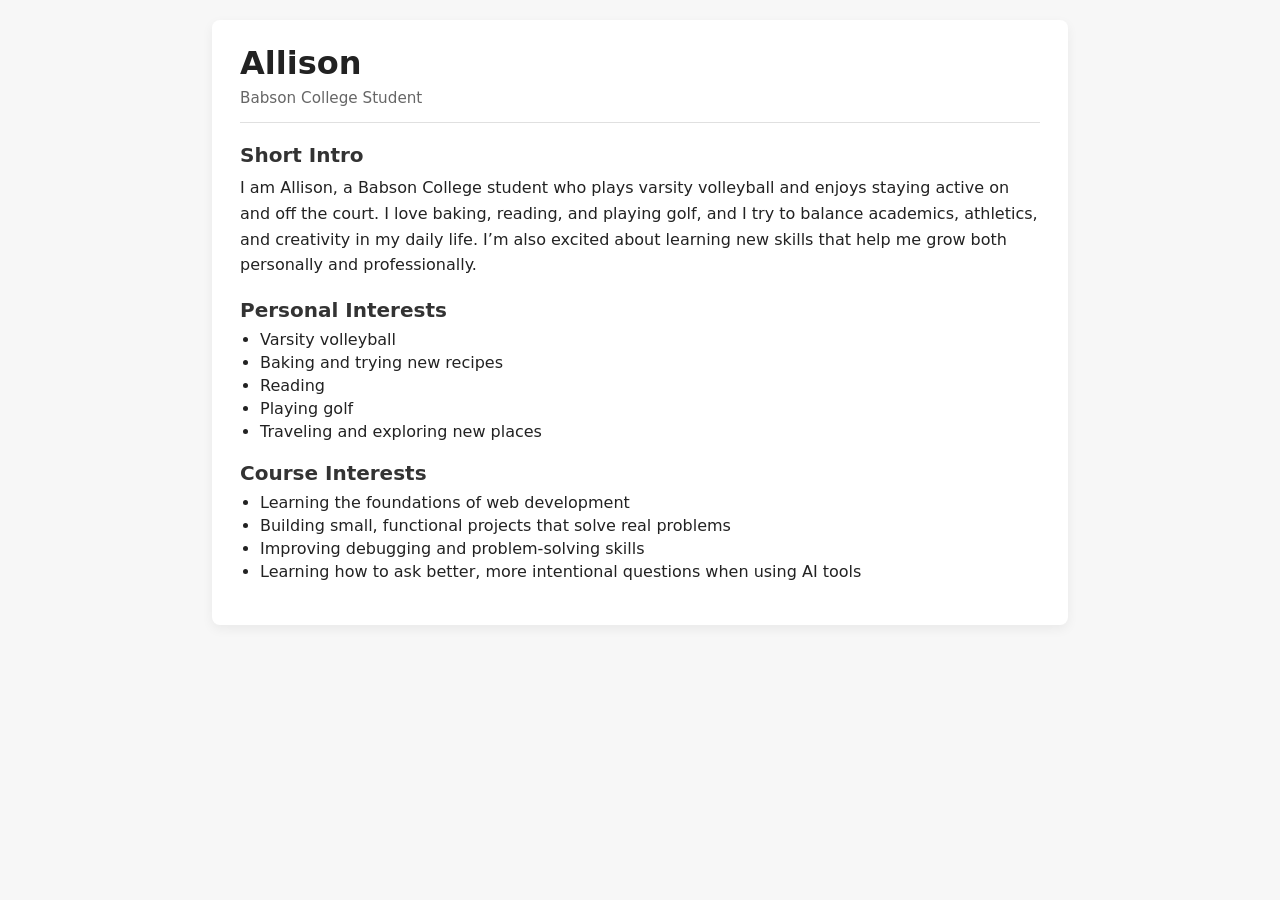
==== index.html @ 3daf18e7 "Add initial website" ====
<!DOCTYPE html>
<html lang="en">
<head>
  <meta charset="UTF-8" />
  <title>Allison | Babson College Student</title>
  <meta name="viewport" content="width=device-width, initial-scale=1.0" />
  <style>
    body {
      font-family: system-ui, -apple-system, BlinkMacSystemFont, "Segoe UI", sans-serif;
      margin: 0;
      padding: 20px;
      background-color: #f7f7f7;
      color: #222;
    }

    .container {
      max-width: 800px;
      margin: 0 auto;
      background: #ffffff;
      padding: 24px 28px;
      border-radius: 8px;
      box-shadow: 0 4px 12px rgba(0, 0, 0, 0.06);
    }

    header {
      border-bottom: 1px solid #e0e0e0;
      padding-bottom: 12px;
      margin-bottom: 20px;
    }

    header h1 {
      margin: 0 0 4px;
      font-size: 2rem;
    }

    header p {
      margin: 0;
      color: #666;
      font-size: 0.95rem;
    }

    section {
      margin-bottom: 20px;
    }

    h2 {
      margin: 0 0 8px;
      font-size: 1.25rem;
      color: #333;
    }

    p {
      margin: 0 0 10px;
      line-height: 1.6;
    }

    ul {
      margin: 6px 0 0;
      padding-left: 20px;
    }

    li {
      margin-bottom: 4px;
    }
  </style>
</head>
<body>
  <div class="container">
    <header>
      <h1>Allison</h1>
      <p>Babson College Student</p>
    </header>

    <section aria-labelledby="intro-heading">
      <h2 id="intro-heading">Short Intro</h2>
      <p>
        I am Allison, a Babson College student who plays varsity volleyball and enjoys staying active on and off the court.
        I love baking, reading, and playing golf, and I try to balance academics, athletics, and creativity in my daily life.
        I’m also excited about learning new skills that help me grow both personally and professionally.
      </p>
    </section>

    <section aria-labelledby="personal-heading">
      <h2 id="personal-heading">Personal Interests</h2>
      <ul>
        <li>Varsity volleyball</li>
        <li>Baking and trying new recipes</li>
        <li>Reading</li>
        <li>Playing golf</li>
        <li>Traveling and exploring new places</li>
      </ul>
    </section>

    <section aria-labelledby="course-heading">
      <h2 id="course-heading">Course Interests</h2>
      <ul>
        <li>Learning the foundations of web development</li>
        <li>Building small, functional projects that solve real problems</li>
        <li>Improving debugging and problem-solving skills</li>
        <li>Learning how to ask better, more intentional questions when using AI tools</li>
      </ul>
    </section>
  </div>
</body>
</html>
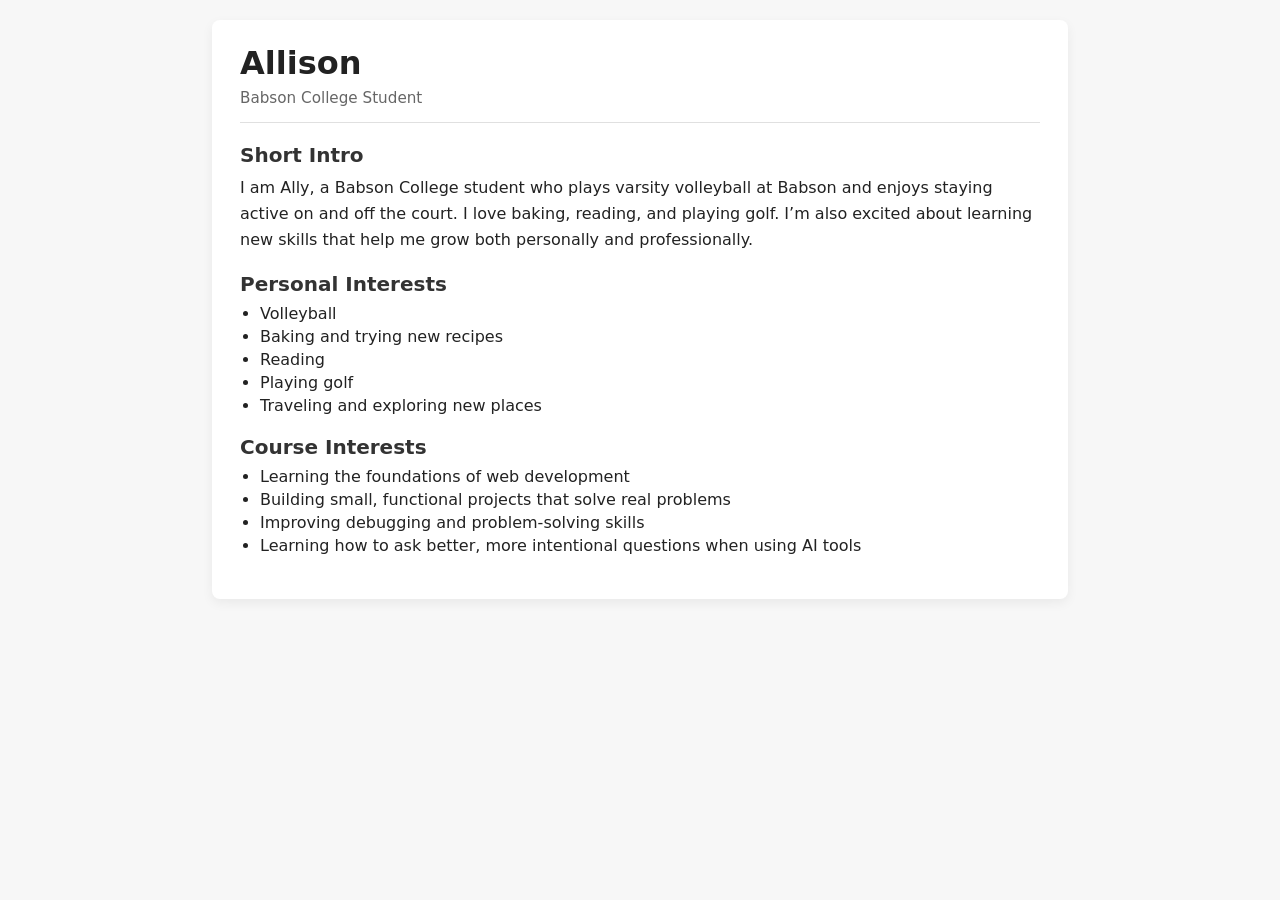
==== commit d4be1f5e: "Add initial website using ai and html" ====
--- a/index.html
+++ b/index.html
@@ -74,16 +74,15 @@
     <section aria-labelledby="intro-heading">
       <h2 id="intro-heading">Short Intro</h2>
       <p>
-        I am Allison, a Babson College student who plays varsity volleyball and enjoys staying active on and off the court.
-        I love baking, reading, and playing golf, and I try to balance academics, athletics, and creativity in my daily life.
-        I’m also excited about learning new skills that help me grow both personally and professionally.
+        I am Ally, a Babson College student who plays varsity volleyball at Babson and enjoys staying active on and off the court.
+        I love baking, reading, and playing golf. I’m also excited about learning new skills that help me grow both personally and professionally.
       </p>
     </section>
 
     <section aria-labelledby="personal-heading">
       <h2 id="personal-heading">Personal Interests</h2>
       <ul>
-        <li>Varsity volleyball</li>
+        <li>Volleyball</li>
         <li>Baking and trying new recipes</li>
         <li>Reading</li>
         <li>Playing golf</li>
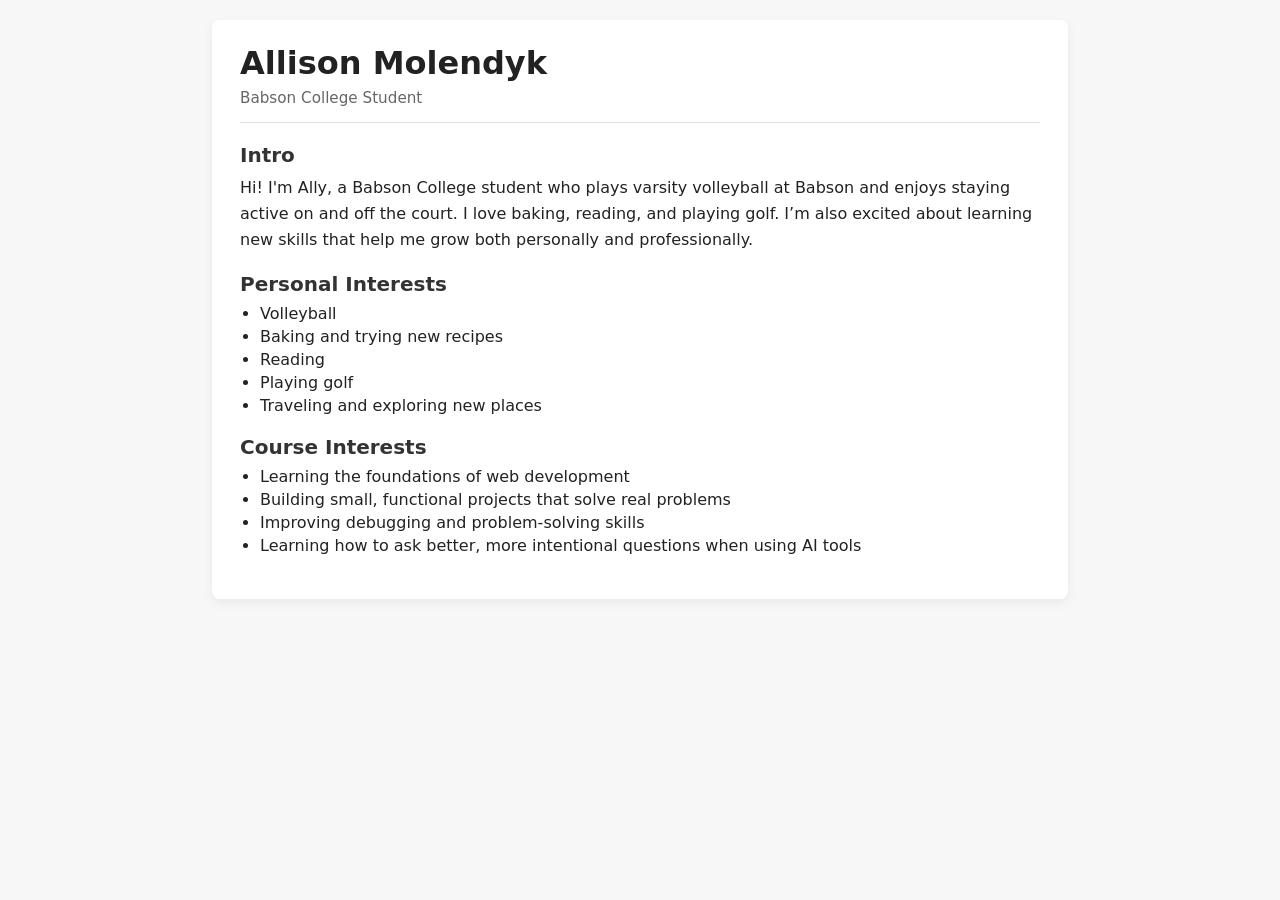
==== commit 6b5c07ef: "Add initial website created by ai and html" ====
--- a/index.html
+++ b/index.html
@@ -67,14 +67,14 @@
 <body>
   <div class="container">
     <header>
-      <h1>Allison</h1>
+      <h1>Allison Molendyk</h1>
       <p>Babson College Student</p>
     </header>
 
     <section aria-labelledby="intro-heading">
-      <h2 id="intro-heading">Short Intro</h2>
+      <h2 id="intro-heading">Intro</h2>
       <p>
-        I am Ally, a Babson College student who plays varsity volleyball at Babson and enjoys staying active on and off the court.
+        Hi! I'm Ally, a Babson College student who plays varsity volleyball at Babson and enjoys staying active on and off the court.
         I love baking, reading, and playing golf. I’m also excited about learning new skills that help me grow both personally and professionally.
       </p>
     </section>
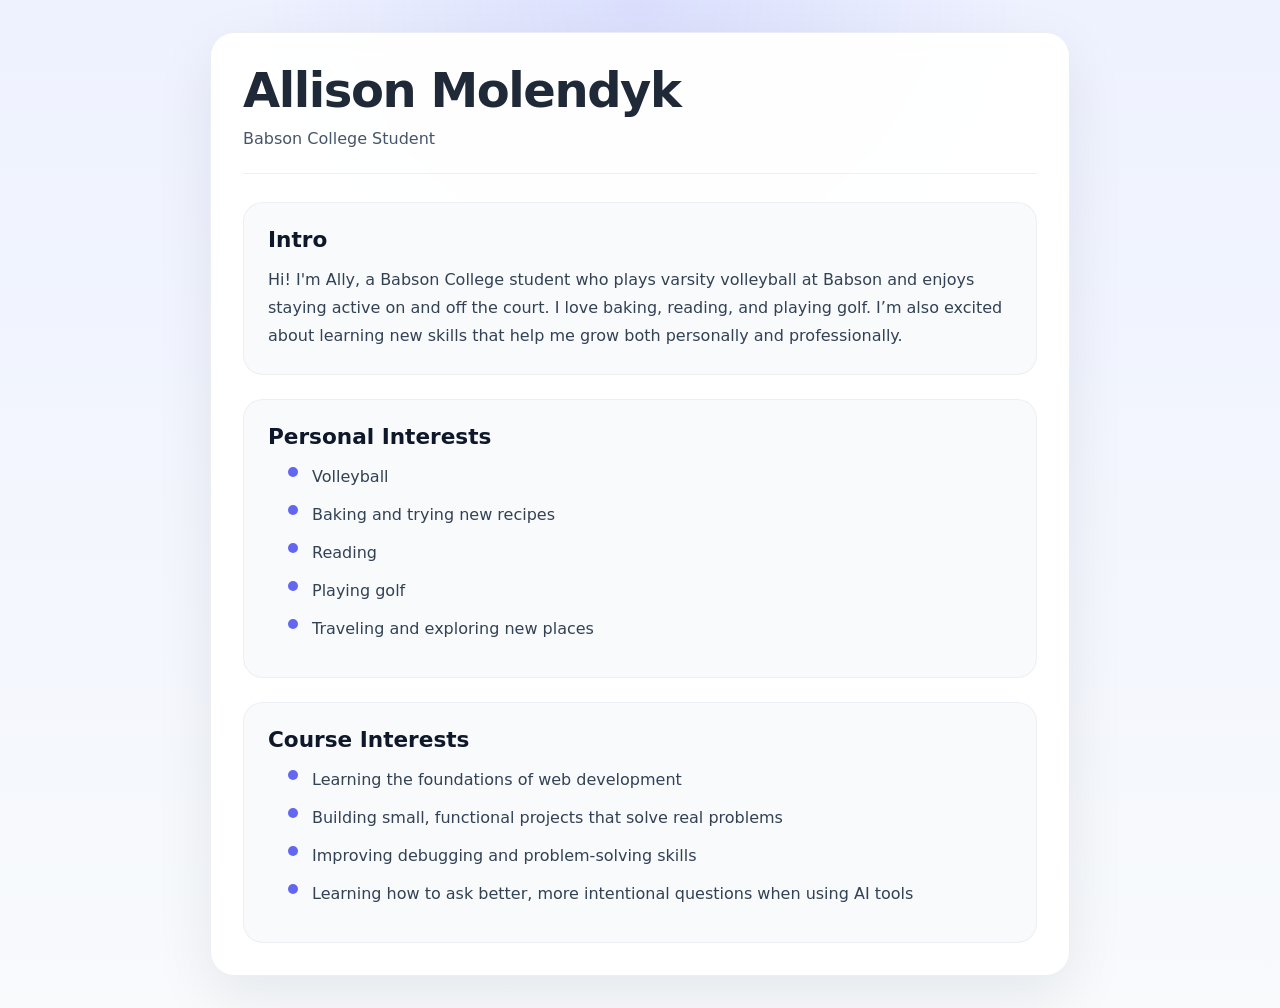
==== commit 7b71887c: "update using css formatting with the help of AI" ====
--- a/index.html
+++ b/index.html
@@ -5,62 +5,123 @@
   <title>Allison | Babson College Student</title>
   <meta name="viewport" content="width=device-width, initial-scale=1.0" />
   <style>
+    :root {
+      color-scheme: light;
+      font-family: Inter, system-ui, -apple-system, BlinkMacSystemFont, "Segoe UI", sans-serif;
+      background: linear-gradient(180deg, #edf2ff 0%, #fbfcff 100%);
+      color: #1f2937;
+    }
+
+    * {
+      box-sizing: border-box;
+    }
+
     body {
-      font-family: system-ui, -apple-system, BlinkMacSystemFont, "Segoe UI", sans-serif;
       margin: 0;
-      padding: 20px;
-      background-color: #f7f7f7;
-      color: #222;
+      min-height: 100vh;
+      padding: 32px 16px;
+      background: radial-gradient(circle at top, rgba(99, 102, 241, 0.14), transparent 32%),
+        linear-gradient(180deg, #eef2ff 0%, #f8fafc 100%);
     }
 
     .container {
-      max-width: 800px;
+      max-width: 860px;
       margin: 0 auto;
-      background: #ffffff;
-      padding: 24px 28px;
-      border-radius: 8px;
-      box-shadow: 0 4px 12px rgba(0, 0, 0, 0.06);
+      background: rgba(255, 255, 255, 0.95);
+      border: 1px solid rgba(148, 163, 184, 0.18);
+      border-radius: 24px;
+      padding: 32px;
+      box-shadow: 0 20px 60px rgba(15, 23, 42, 0.08);
+      backdrop-filter: blur(12px);
     }
 
     header {
-      border-bottom: 1px solid #e0e0e0;
-      padding-bottom: 12px;
-      margin-bottom: 20px;
+      display: grid;
+      gap: 10px;
+      padding-bottom: 20px;
+      margin-bottom: 28px;
+      border-bottom: 1px solid rgba(148, 163, 184, 0.16);
     }
 
     header h1 {
-      margin: 0 0 4px;
-      font-size: 2rem;
+      margin: 0;
+      font-size: clamp(2rem, 4vw, 3rem);
+      letter-spacing: -0.03em;
+      line-height: 1.05;
     }
 
     header p {
       margin: 0;
-      color: #666;
-      font-size: 0.95rem;
+      color: #475569;
+      font-size: 1rem;
     }
 
     section {
-      margin-bottom: 20px;
+      margin-bottom: 24px;
+      padding: 24px;
+      border-radius: 20px;
+      background: #f8fafc;
+      border: 1px solid rgba(148, 163, 184, 0.12);
+    }
+
+    section:last-of-type {
+      margin-bottom: 0;
     }
 
     h2 {
-      margin: 0 0 8px;
-      font-size: 1.25rem;
-      color: #333;
+      margin: 0 0 14px;
+      font-size: 1.35rem;
+      color: #0f172a;
+    }
+
+    p,
+    ul {
+      margin: 0;
+      font-size: 1rem;
+      line-height: 1.75;
+      color: #334155;
     }
 
     p {
-      margin: 0 0 10px;
-      line-height: 1.6;
+      margin-bottom: 0;
     }
 
     ul {
-      margin: 6px 0 0;
+      margin-top: 8px;
       padding-left: 20px;
+      list-style: none;
     }
 
-    li {
-      margin-bottom: 4px;
+    ul li {
+      position: relative;
+      margin-bottom: 10px;
+      padding-left: 24px;
+    }
+
+    ul li::before {
+      content: "";
+      position: absolute;
+      left: 0;
+      top: 0.55em;
+      width: 10px;
+      height: 10px;
+      border-radius: 50%;
+      background: #6366f1;
+      transform: translateY(-50%);
+    }
+
+    @media (max-width: 640px) {
+      body {
+        padding: 24px 12px;
+      }
+
+      .container {
+        padding: 24px;
+      }
+
+      section {
+        padding: 20px;
+      }
     }
   </style>
 </head>
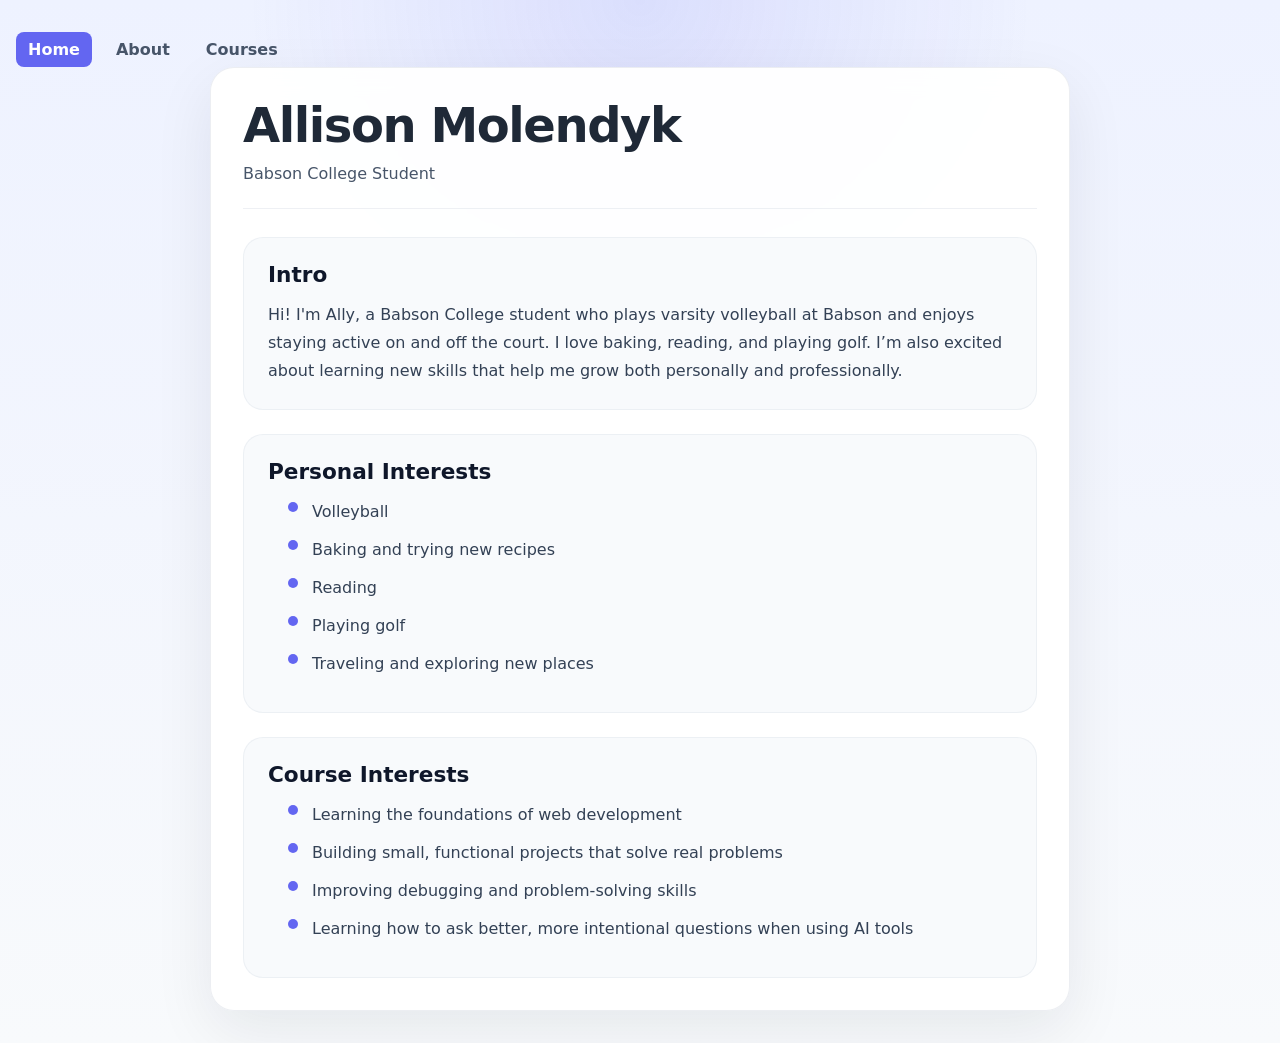
==== commit 0c068bb3: "Add About and Courses pages; shared stylesheet and navigation" ====
--- a/index.html
+++ b/index.html
@@ -4,128 +4,14 @@
   <meta charset="UTF-8" />
   <title>Allison | Babson College Student</title>
   <meta name="viewport" content="width=device-width, initial-scale=1.0" />
-  <style>
-    :root {
-      color-scheme: light;
-      font-family: Inter, system-ui, -apple-system, BlinkMacSystemFont, "Segoe UI", sans-serif;
-      background: linear-gradient(180deg, #edf2ff 0%, #fbfcff 100%);
-      color: #1f2937;
-    }
-
-    * {
-      box-sizing: border-box;
-    }
-
-    body {
-      margin: 0;
-      min-height: 100vh;
-      padding: 32px 16px;
-      background: radial-gradient(circle at top, rgba(99, 102, 241, 0.14), transparent 32%),
-        linear-gradient(180deg, #eef2ff 0%, #f8fafc 100%);
-    }
-
-    .container {
-      max-width: 860px;
-      margin: 0 auto;
-      background: rgba(255, 255, 255, 0.95);
-      border: 1px solid rgba(148, 163, 184, 0.18);
-      border-radius: 24px;
-      padding: 32px;
-      box-shadow: 0 20px 60px rgba(15, 23, 42, 0.08);
-      backdrop-filter: blur(12px);
-    }
-
-    header {
-      display: grid;
-      gap: 10px;
-      padding-bottom: 20px;
-      margin-bottom: 28px;
-      border-bottom: 1px solid rgba(148, 163, 184, 0.16);
-    }
-
-    header h1 {
-      margin: 0;
-      font-size: clamp(2rem, 4vw, 3rem);
-      letter-spacing: -0.03em;
-      line-height: 1.05;
-    }
-
-    header p {
-      margin: 0;
-      color: #475569;
-      font-size: 1rem;
-    }
-
-    section {
-      margin-bottom: 24px;
-      padding: 24px;
-      border-radius: 20px;
-      background: #f8fafc;
-      border: 1px solid rgba(148, 163, 184, 0.12);
-    }
-
-    section:last-of-type {
-      margin-bottom: 0;
-    }
-
-    h2 {
-      margin: 0 0 14px;
-      font-size: 1.35rem;
-      color: #0f172a;
-    }
-
-    p,
-    ul {
-      margin: 0;
-      font-size: 1rem;
-      line-height: 1.75;
-      color: #334155;
-    }
-
-    p {
-      margin-bottom: 0;
-    }
-
-    ul {
-      margin-top: 8px;
-      padding-left: 20px;
-      list-style: none;
-    }
-
-    ul li {
-      position: relative;
-      margin-bottom: 10px;
-      padding-left: 24px;
-    }
-
-    ul li::before {
-      content: "";
-      position: absolute;
-      left: 0;
-      top: 0.55em;
-      width: 10px;
-      height: 10px;
-      border-radius: 50%;
-      background: #6366f1;
-      transform: translateY(-50%);
-    }
-
-    @media (max-width: 640px) {
-      body {
-        padding: 24px 12px;
-      }
-
-      .container {
-        padding: 24px;
-      }
-
-      section {
-        padding: 20px;
-      }
-    }
-  </style>
+  <link rel="stylesheet" href="styles.css">
 </head>
 <body>
+  <nav class="site-nav" aria-label="Main navigation">
+    <a href="index.html" class="active">Home</a>
+    <a href="about.html">About</a>
+    <a href="courses.html">Courses</a>
+  </nav>
   <div class="container">
     <header>
       <h1>Allison Molendyk</h1>
--- a/styles.css
+++ b/styles.css
@@ -0,0 +1,143 @@
+:root {
+  color-scheme: light;
+  font-family: Inter, system-ui, -apple-system, BlinkMacSystemFont, "Segoe UI", sans-serif;
+  background: linear-gradient(180deg, #edf2ff 0%, #fbfcff 100%);
+  color: #1f2937;
+}
+
+* {
+  box-sizing: border-box;
+}
+
+body {
+  margin: 0;
+  min-height: 100vh;
+  padding: 32px 16px;
+  background: radial-gradient(circle at top, rgba(99, 102, 241, 0.14), transparent 32%),
+    linear-gradient(180deg, #eef2ff 0%, #f8fafc 100%);
+}
+
+.container {
+  max-width: 860px;
+  margin: 0 auto;
+  background: rgba(255, 255, 255, 0.95);
+  border: 1px solid rgba(148, 163, 184, 0.18);
+  border-radius: 24px;
+  padding: 32px;
+  box-shadow: 0 20px 60px rgba(15, 23, 42, 0.08);
+  backdrop-filter: blur(12px);
+}
+
+header {
+  display: grid;
+  gap: 10px;
+  padding-bottom: 20px;
+  margin-bottom: 28px;
+  border-bottom: 1px solid rgba(148, 163, 184, 0.16);
+}
+
+header h1 {
+  margin: 0;
+  font-size: clamp(2rem, 4vw, 3rem);
+  letter-spacing: -0.03em;
+  line-height: 1.05;
+}
+
+header p {
+  margin: 0;
+  color: #475569;
+  font-size: 1rem;
+}
+
+.site-nav {
+  display: flex;
+  gap: 12px;
+  align-items: center;
+}
+
+.site-nav a {
+  color: #475569;
+  text-decoration: none;
+  padding: 8px 12px;
+  border-radius: 8px;
+  font-weight: 600;
+  transition: background 120ms ease, color 120ms ease;
+}
+
+.site-nav a:hover {
+  background: rgba(99, 102, 241, 0.08);
+  color: #0f172a;
+}
+
+.site-nav a.active {
+  background: #6366f1;
+  color: white;
+}
+
+section {
+  margin-bottom: 24px;
+  padding: 24px;
+  border-radius: 20px;
+  background: #f8fafc;
+  border: 1px solid rgba(148, 163, 184, 0.12);
+}
+
+section:last-of-type {
+  margin-bottom: 0;
+}
+
+h2 {
+  margin: 0 0 14px;
+  font-size: 1.35rem;
+  color: #0f172a;
+}
+
+p,
+ul {
+  margin: 0;
+  font-size: 1rem;
+  line-height: 1.75;
+  color: #334155;
+}
+
+p {
+  margin-bottom: 0;
+}
+
+ul {
+  margin-top: 8px;
+  padding-left: 20px;
+  list-style: none;
+}
+
+ul li {
+  position: relative;
+  margin-bottom: 10px;
+  padding-left: 24px;
+}
+
+ul li::before {
+  content: "";
+  position: absolute;
+  left: 0;
+  top: 0.55em;
+  width: 10px;
+  height: 10px;
+  border-radius: 50%;
+  background: #6366f1;
+  transform: translateY(-50%);
+}
+
+@media (max-width: 640px) {
+  body {
+    padding: 24px 12px;
+  }
+
+  .container {
+    padding: 24px;
+  }
+
+  section {
+    padding: 20px;
+  }
+}
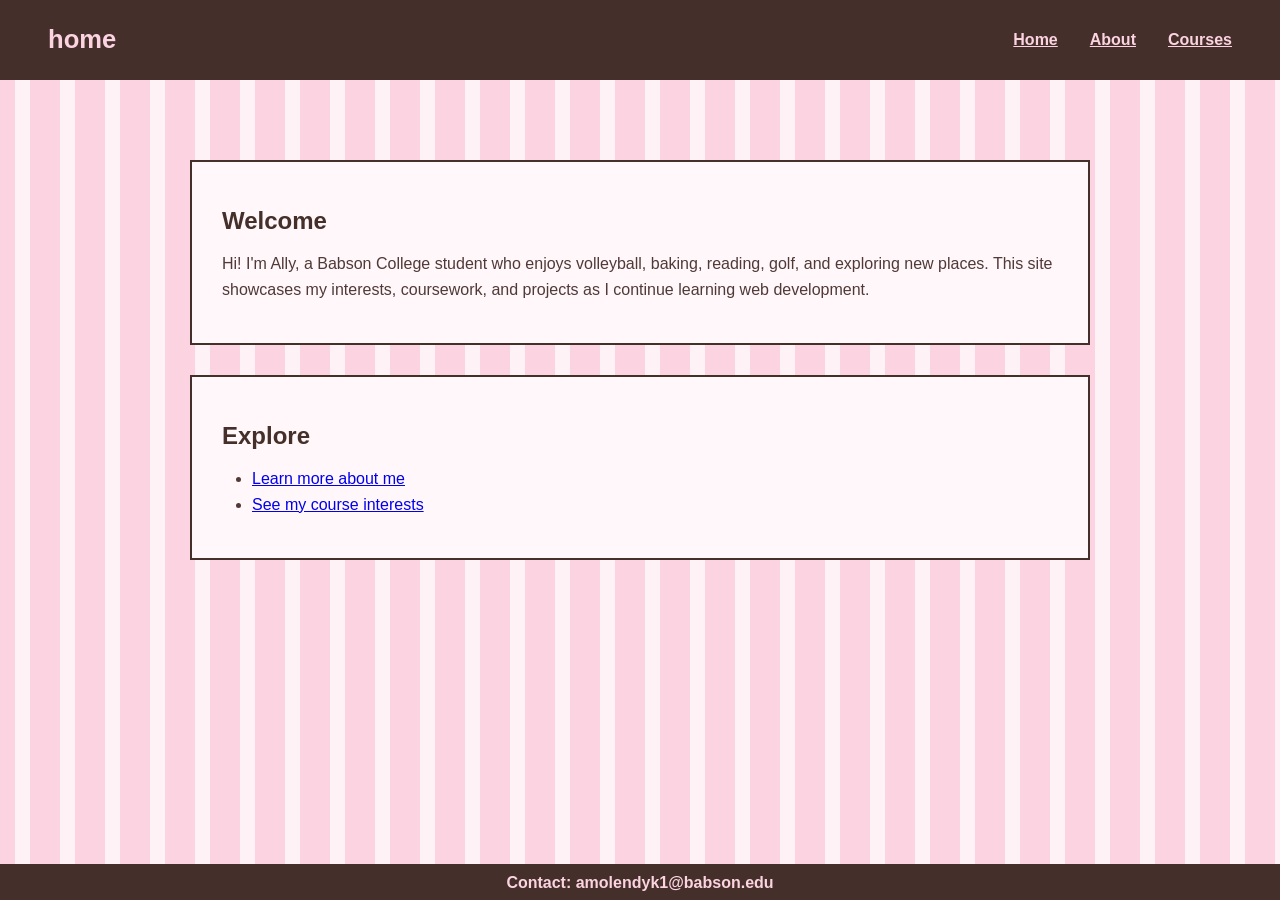
==== commit 05373385: "update the theme aesthetic" ====
--- a/index.html
+++ b/index.html
@@ -1,51 +1,50 @@
-<!DOCTYPE html>
+<!doctype html>
 <html lang="en">
 <head>
   <meta charset="UTF-8" />
-  <title>Allison | Babson College Student</title>
+  <title>Home | Allison</title>
   <meta name="viewport" content="width=device-width, initial-scale=1.0" />
-  <link rel="stylesheet" href="styles.css">
+  <link rel="stylesheet" href="style.css" />
 </head>
+
 <body>
-  <nav class="site-nav" aria-label="Main navigation">
-    <a href="index.html" class="active">Home</a>
-    <a href="about.html">About</a>
-    <a href="courses.html">Courses</a>
-  </nav>
-  <div class="container">
-    <header>
-      <h1>Allison Molendyk</h1>
-      <p>Babson College Student</p>
-    </header>
 
-    <section aria-labelledby="intro-heading">
-      <h2 id="intro-heading">Intro</h2>
+  <header class="site-header">
+    <div class="header-inner">
+      <h1 class="site-title">home</h1>
+      <nav class="site-nav">
+        <a href="index.html" class="active">Home</a>
+        <a href="about.html">About</a>
+        <a href="courses.html">Courses</a>
+      </nav>
+    </div>
+    <div class="header-stripe"></div>
+  </header>
+
+  <div class="page-wrapper">
+
+    <div class="page-box">
+      <h2>Welcome</h2>
       <p>
-        Hi! I'm Ally, a Babson College student who plays varsity volleyball at Babson and enjoys staying active on and off the court.
-        I love baking, reading, and playing golf. I’m also excited about learning new skills that help me grow both personally and professionally.
+        Hi! I'm Ally, a Babson College student who enjoys volleyball, baking, reading,
+        golf, and exploring new places. This site showcases my interests, coursework,
+        and projects as I continue learning web development.
       </p>
-    </section>
+    </div>
 
-    <section aria-labelledby="personal-heading">
-      <h2 id="personal-heading">Personal Interests</h2>
+    <div class="page-box">
+      <h2>Explore</h2>
       <ul>
-        <li>Volleyball</li>
-        <li>Baking and trying new recipes</li>
-        <li>Reading</li>
-        <li>Playing golf</li>
-        <li>Traveling and exploring new places</li>
+        <li><a href="about.html">Learn more about me</a></li>
+        <li><a href="courses.html">See my course interests</a></li>
       </ul>
-    </section>
+    </div>
 
-    <section aria-labelledby="course-heading">
-      <h2 id="course-heading">Course Interests</h2>
-      <ul>
-        <li>Learning the foundations of web development</li>
-        <li>Building small, functional projects that solve real problems</li>
-        <li>Improving debugging and problem-solving skills</li>
-        <li>Learning how to ask better, more intentional questions when using AI tools</li>
-      </ul>
-    </section>
   </div>
+
+  <footer class="thin-footer">
+    Contact: amolendyk1@babson.edu
+  </footer>
+
 </body>
 </html>
--- a/style.css
+++ b/style.css
@@ -0,0 +1,132 @@
+/* RESET + BASE */
+html, body {
+  margin: 0;
+  padding: 0;
+  height: 100%;
+  font-family: "Inter", sans-serif;
+  background: repeating-linear-gradient(
+    90deg,
+    #fcd3e1 0px,
+    #fcd3e1 15px,
+    #fff2f6 15px,
+    #fff2f6 30px,
+    #fcd3e1 30px,
+    #fcd3e1 45px
+  );
+}
+
+body {
+  min-height: 100vh;
+  display: flex;
+  flex-direction: column;
+}
+
+/* HEADER */
+.site-header {
+  background-color: #442f2a;
+  color: #fcd3e1;
+  height: 80px;
+  padding: 0px 24px;
+  display: flex;
+  align-items: center;
+  justify-content: space-between;
+}
+
+.header-inner {
+  display: flex;
+  align-items: center;
+  justify-content: space-between;
+  height: 80px;
+  padding: 0px 24px;
+  width: 100%;
+}
+
+.header-stripe {
+  height: 10px;
+  background: repeating-linear-gradient(
+    90deg,
+    #442f2a 0px,
+    #442f2a 15px,
+    #fcd3e1 15px,
+    #fcd3e1 30px
+  );
+}
+
+
+/* FIX: normalize header title height */
+.site-title {
+  margin: 0;
+  padding: 0;
+  line-height: 1;
+  font-size: 1.6rem;
+  font-weight: 700;
+  color: #fcd3e1;
+  text-transform: lowercase;
+}
+
+/* NAV */
+.site-nav {
+  display: flex;
+  gap: 32px;
+  margin-left: auto
+}
+
+.site-nav a {
+  font-size: 1rem;
+  font-weight: 700;
+  color: #fcd3e1;
+  line-height: 40px;
+  display: flex;
+  align-items: center;
+}
+
+.site-nav a:hover,
+.site-nav a.active {
+  text-decoration: underline;
+}
+
+/* FOOTER */
+.thin-footer {
+  background: #442f2a;
+  padding: 8px 0;
+  text-align: center;
+  color: #fcd3e1 ;
+  font-weight: 600;
+  border-top: 2px solid #442f2a;
+  margin-top: auto;
+}
+
+/* UNIVERSAL WRAPPER */
+.page-wrapper {
+  max-width: 900px;
+  margin: 60px auto;
+  padding: 20px;
+  display: flex;
+  flex-direction: column;
+  gap: 30px;
+}
+
+/* UNIVERSAL BOX */
+.page-box {
+  background: #fff7f9 ;
+  border: 2px solid #442f2a;
+  padding: 25px 30px;
+}
+
+.page-box h2 {
+  font-size: 24px;
+  font-weight: 700;
+  margin-bottom: 15px;
+  color: #442f2a;
+}
+
+.page-box p,
+.page-box li {
+  font-size: 16px;
+  line-height: 1.6;
+  color: #503938;
+}
+
+.page-box ul {
+  padding-left: 30px;
+}
